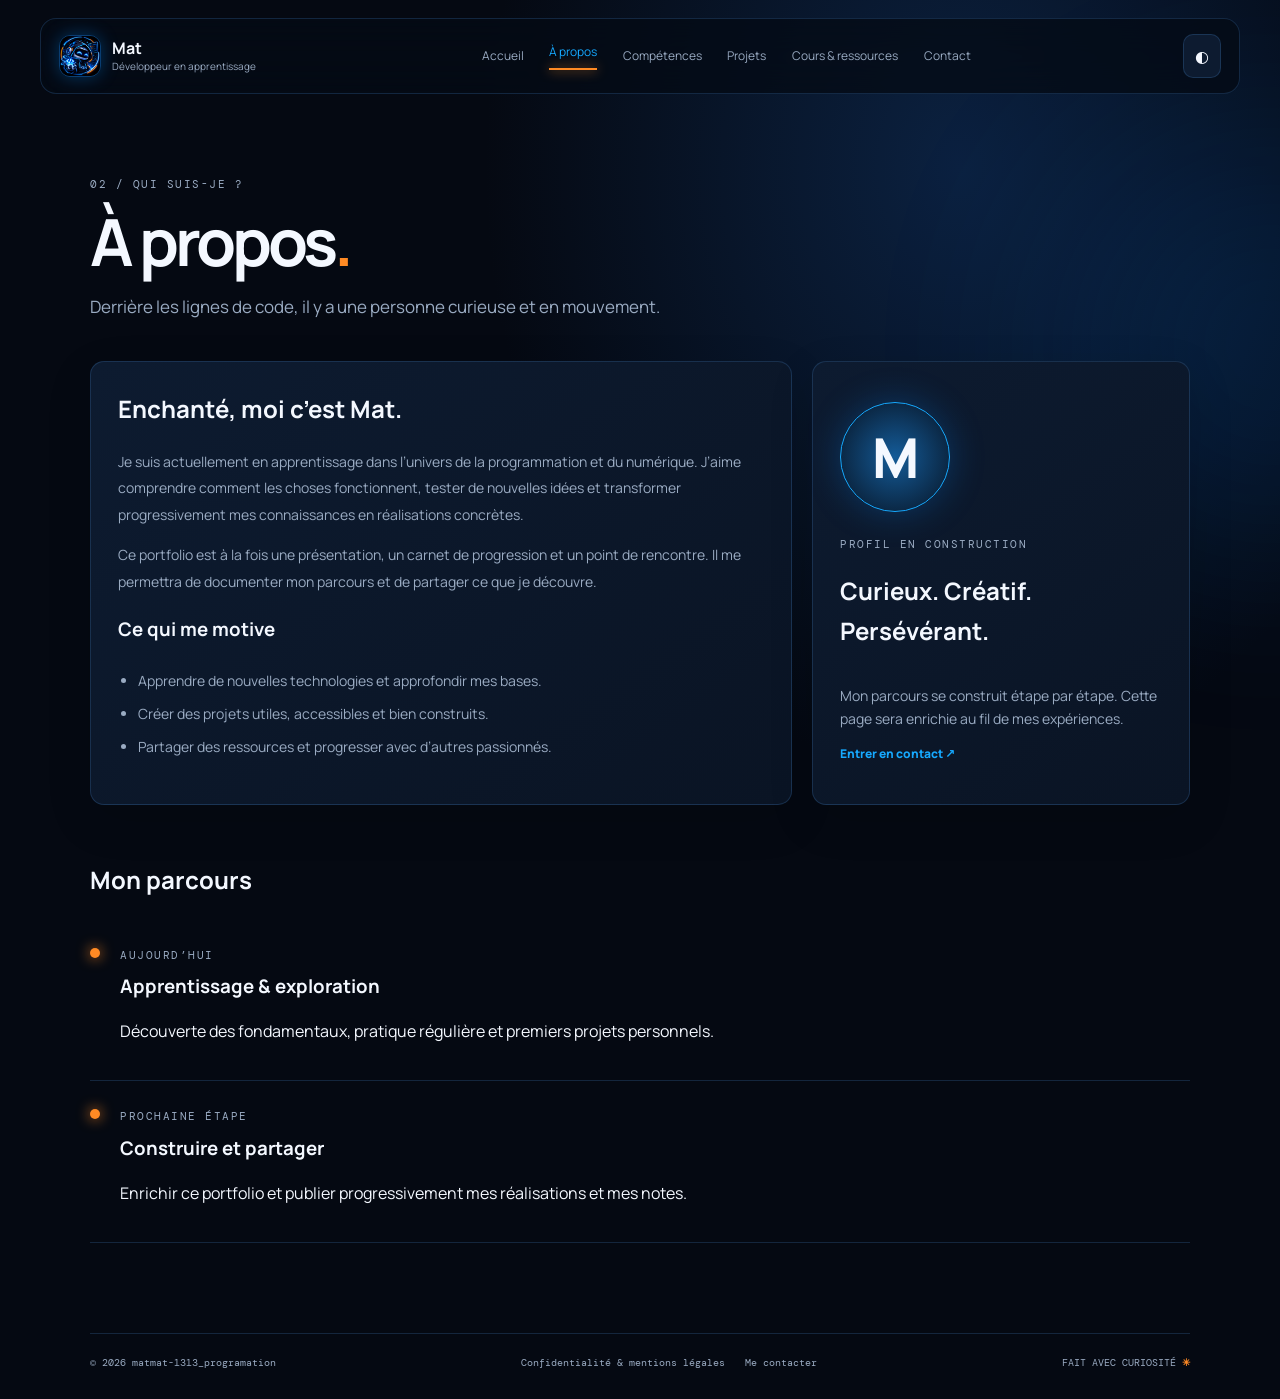
==== apropos.html @ 319305c9 "Add files via upload modification des copiright et icone/logo" ====
<!doctype html>


<html lang="fr">
  
  <head>
    
    <meta charset="utf-8">
    <meta name="viewport" content="width=device-width, initial-scale=1">
    <meta name="description" content="En savoir plus sur Mat et son parcours.">
    
    <title>À propos — Mat</title>
    
    <link rel="icon" type="image/png" href="logo.png">
    <link rel="stylesheet" href="style.css">
    <script defer src="script.js">
      
    </script>
  </head>
  
  <body>
    
    <div class="ambient ambient-one">
      
    </div>
    <header class="site-header">
      <a class="brand" href="index.html">
        <img class="brand-logo" src="logo.png" alt="Logo matmat-1313_programation">
    </span>
        
        <span>
          <b>Mat</b>
          <small>Développeur en apprentissage</small>
        </span>
      </a>
      
      <button class="menu-toggle" aria-label="Ouvrir le menu" aria-expanded="false">☰</button>
      <nav class="main-nav">
        <a href="index.html">Accueil</a>
        <a class="active" href="apropos.html">À propos</a>
        <a href="competences.html">Compétences</a>
        <a href="projets.html">Projets</a>
        <a href="ressources.html">Cours & ressources</a>
        <a href="contact.html">Contact</a>
      </nav>
      <button class="theme-toggle" aria-label="Changer de thème">◐</button>
    </header>
<main class="container page-main">
  <div class="page-heading">
    <span class="section-kicker">02 / QUI SUIS-JE ?</span>
    <h1>À propos<span class="orange">.</span>
    </h1>
    <p class="lead">Derrière les lignes de code, il y a une personne curieuse et en mouvement.</p>
  </div>
  <div class="about-layout">
    <section class="panel about-story">
      <h2>Enchanté, moi c’est Mat.</h2>
      <p>Je suis actuellement en apprentissage dans l’univers de la programmation et du numérique. J’aime comprendre comment les choses fonctionnent, tester de nouvelles idées et transformer progressivement mes connaissances en réalisations concrètes.</p>
      <p>Ce portfolio est à la fois une présentation, un carnet de progression et un point de rencontre. Il me permettra de documenter mon parcours et de partager ce que je découvre.</p>
      <h3>Ce qui me motive</h3>
      <ul class="check-list">
        <li>Apprendre de nouvelles technologies et approfondir mes bases.</li>
        <li>Créer des projets utiles, accessibles et bien construits.</li>
        <li>Partager des ressources et progresser avec d’autres passionnés.</li>
      </ul>
    </section>
    <aside class="panel profile-panel">
      <div class="profile-orb">
        <span>M</span>
      </div>
      <span class="section-kicker">PROFIL EN CONSTRUCTION</span>
      <h2>Curieux. Créatif. Persévérant.</h2>
      <p>Mon parcours se construit étape par étape. Cette page sera enrichie au fil de mes expériences.</p>
      <a class="text-link" href="contact.html">Entrer en contact ↗</a>
    </aside>
  </div>
  
  <section class="timeline">
    <h2>Mon parcours</h2>
    <div class="timeline-item">
      <span class="timeline-dot">
        
      </span>
      <div>
        <span class="muted">AUJOURD’HUI</span>
        <h3>Apprentissage & exploration</h3>
        <p>Découverte des fondamentaux, pratique régulière et premiers projets personnels.</p>
      </div>
    </div>
    <div class="timeline-item">
      <span class="timeline-dot">
        
      </span>
      <div>
        <span class="muted">PROCHAINE ÉTAPE</span>
        <h3>Construire et partager</h3>
        <p>Enrichir ce portfolio et publier progressivement mes réalisations et mes notes.</p>
      </div>
    </div>
  </section>
</main>
    
    <footer class="site-footer">
      <span>© 2026 matmat-1313_programation</span>
      <span>
        <a href="legal.html">Confidentialité & mentions légales</a>
        <a href="contact.html">Me contacter</a>
      </span>
      <span class="footer-tag">FAIT AVEC CURIOSITÉ <b>✳</b>
      </span>
    </footer>
  </body>
</html>
---- style.css ----
@import url('https://fonts.googleapis.com/css2?family=DM+Mono:wght@400;500&family=Manrope:wght@400;500;600;700;800&display=swap');
:root{--bg:#050912;--surface:#0a1424;--surface2:#0d1b30;--text:#f4f8ff;--muted:#9aabc2;--blue:#16a9ff;--blue2:#0757b9;--orange:#ff8a24;--line:rgba(80,157,235,.2);--shadow:0 20px 70px rgba(0,0,0,.28)}*{box-sizing:border-box}html{scroll-behavior:smooth}body{margin:0;background:radial-gradient(ellipse at 75% 12%,#0b2140 0,transparent 35%),var(--bg);color:var(--text);font-family:Manrope,system-ui,sans-serif;line-height:1.65;min-height:100vh;overflow-x:hidden}body.light{--bg:#edf4fc;--surface:#fff;--surface2:#e5effb;--text:#101c2c;--muted:#53667d;--line:rgba(13,91,170,.2);background:radial-gradient(ellipse at 75% 12%,#d1e8ff 0,transparent 40%),var(--bg)}a{color:inherit;text-decoration:none}button{font:inherit}.ambient{position:fixed;width:420px;height:420px;border-radius:50%;filter:blur(110px);opacity:.12;pointer-events:none;z-index:-1}.ambient-one{background:#087fff;top:15%;right:-200px}.ambient-two{background:#ff851e;bottom:0;left:-250px;opacity:.07}.site-header{width:min(1200px,calc(100% - 48px));margin:18px auto 0;min-height:76px;padding:12px 18px;display:flex;align-items:center;gap:24px;border:1px solid var(--line);border-radius:16px;background:rgba(5,11,21,.78);backdrop-filter:blur(18px);position:relative;z-index:5}.light .site-header{background:rgba(255,255,255,.82)}.brand{display:flex;align-items:center;gap:11px;min-width:210px}.brand-logo{width:42px;height:42px;object-fit:cover;border-radius:11px;display:block;flex:0 0 42px;box-shadow:0 0 18px #078dff55;border:1px solid #168cff66}.brand b,.brand small{display:block;line-height:1.35}.brand small{font-size:10px;color:var(--muted)}.main-nav{display:flex;align-items:center;justify-content:center;gap:clamp(10px,2vw,27px);flex:1}.main-nav a{font-size:12px;color:var(--muted);transition:.2s;white-space:nowrap}.main-nav a:hover,.main-nav a.active{color:var(--blue)}.main-nav a.active:after{content:"";display:block;height:2px;background:var(--orange);box-shadow:0 0 12px var(--orange);margin-top:7px}.theme-toggle,.menu-toggle{background:var(--surface2);color:var(--text);border:1px solid var(--line);border-radius:10px;padding:8px 11px;cursor:pointer}.menu-toggle{display:none}.container{width:min(1100px,calc(100% - 48px));margin-inline:auto}.hero{min-height:590px;display:grid;grid-template-columns:1.05fr .95fr;align-items:center;gap:45px;padding-block:70px 55px}.eyebrow,.section-kicker,.muted,.level,.status,.quote-by{font:11px 'DM Mono',monospace;letter-spacing:1.5px;color:var(--muted)}.eyebrow{color:var(--blue)}.pulse{display:inline-block;width:7px;height:7px;border-radius:50%;background:var(--orange);box-shadow:0 0 12px var(--orange);margin-right:9px}.hero h1,.page-heading h1{font-size:clamp(48px,7vw,82px);line-height:1.04;letter-spacing:-4px;margin:22px 0}.orange{color:var(--orange)}.blue{color:var(--blue)}.gradient-text{font-size:.52em;letter-spacing:-1.5px;background:linear-gradient(90deg,var(--blue),#d8edff);background-clip:text;color:transparent}.lead{font-size:17px;color:var(--muted);max-width:570px}.actions{display:flex;gap:12px;flex-wrap:wrap;margin-top:27px}.btn{display:inline-flex;align-items:center;gap:14px;padding:12px 18px;border-radius:9px;font-size:12px;font-weight:800;transition:.2s}.btn:hover{transform:translateY(-3px)}.btn-primary{background:var(--orange);color:#17100a;box-shadow:0 0 24px #ff8a2430}.btn-ghost{border:1px solid var(--line);color:var(--text)}.hero-meta{display:flex;gap:17px;flex-wrap:wrap;margin-top:45px;color:var(--muted);font:10px 'DM Mono',monospace}.hero-meta i{display:inline-block;width:6px;height:6px;border-radius:50%;background:var(--blue);margin-right:6px}.hero-visual{height:430px;position:relative;display:grid;place-items:center;isolation:isolate}.visual-grid{position:absolute;inset:10%;background-image:linear-gradient(#147dca18 1px,transparent 1px),linear-gradient(90deg,#147dca18 1px,transparent 1px);background-size:27px 27px;mask-image:radial-gradient(ellipse,black,transparent 72%)}.orbit{position:absolute;border:1px solid #159dff70;border-radius:50%;box-shadow:0 0 35px #087fff25}.orbit-a{width:300px;height:300px;transform:rotate(-25deg) scaleY(.65)}.orbit-b{width:380px;height:380px;transform:rotate(35deg) scaleY(.65);border-color:#ff8a2460}.avatar-placeholder{width:220px;height:270px;border:1px solid #1c9cff8a;border-radius:110px 110px 35px 35px;background:linear-gradient(145deg,#123b66,#071323 70%);display:grid;place-items:center;position:relative;box-shadow:0 0 65px #087fff35,inset 0 0 45px #138fff20}.avatar-initial{font-size:150px;font-weight:800;color:#d9f0ff;text-shadow:0 0 25px var(--blue)}.avatar-code{position:absolute;right:-20px;bottom:35px;background:#071321;border:1px solid var(--blue);border-radius:9px;padding:12px;color:var(--orange);font:20px 'DM Mono'}.floating-chip{position:absolute;background:var(--surface);border:1px solid var(--line);padding:9px 13px;border-radius:8px;font:10px 'DM Mono';color:var(--blue);box-shadow:var(--shadow)}.floating-chip b{color:var(--text);margin-left:8px}.chip-top{top:65px;right:5px}.chip-bottom{bottom:65px;left:5px}.visual-caption{position:absolute;bottom:5px;width:100%;display:flex;justify-content:space-between;color:var(--muted);font:10px 'DM Mono';letter-spacing:1px}.visual-caption span{color:var(--orange)}.intro-strip{border-block:1px solid var(--line);padding:35px 0;display:grid;grid-template-columns:1fr 1fr;gap:50px;align-items:center}.intro-strip h2{font-size:25px;line-height:1.35;margin:10px 0}.intro-strip p,.feature-card p,.panel p{color:var(--muted);font-size:14px}.feature-grid{display:grid;grid-template-columns:repeat(3,1fr);gap:17px;padding-block:35px}.feature-card,.panel{background:linear-gradient(145deg,var(--surface2),var(--surface));border:1px solid var(--line);border-radius:14px}.feature-card{padding:23px;position:relative;transition:.25s}.feature-card:hover,.panel:hover{border-color:#168de9a0;transform:translateY(-3px)}.card-number{position:absolute;right:20px;top:18px;color:var(--muted);font:11px 'DM Mono'}.feature-icon{font-size:27px;color:var(--orange)}.feature-card h3{margin:13px 0 4px}.text-link{color:var(--blue);font-size:12px;font-weight:800}.quote-panel{padding:25px 30px;margin:20px auto 65px;border-left:3px solid var(--orange);background:linear-gradient(90deg,#0d2340,transparent);position:relative}.quote-mark{font-size:50px;color:var(--orange);line-height:1}.quote-panel p{font-size:20px;font-weight:700;margin:0 0 8px}.page-main{padding-block:75px 90px;min-height:70vh}.page-heading{margin-bottom:40px}.page-heading h1{font-size:clamp(43px,6vw,65px);margin:13px 0}.page-heading .lead{max-width:700px}.about-layout,.contact-layout{display:grid;grid-template-columns:1.3fr .7fr;gap:20px}.panel{padding:27px}.about-story h2,.contact-card h2{margin-top:0}.about-story p{line-height:1.9}.check-list{padding-left:20px;color:var(--muted);font-size:14px}.check-list li{padding:5px 0}.profile-panel{display:flex;flex-direction:column;align-items:flex-start;justify-content:center}.profile-orb{width:110px;height:110px;border-radius:50%;display:grid;place-items:center;background:radial-gradient(circle,#145b98,#071323);border:1px solid var(--blue);box-shadow:0 0 35px #0b8dff45;margin-bottom:25px}.profile-orb span{font-size:55px;font-weight:800}.timeline{margin-top:55px}.timeline-item{display:flex;gap:20px;padding:20px 0;border-bottom:1px solid var(--line)}.timeline-dot{width:10px;height:10px;background:var(--orange);border-radius:50%;margin-top:8px;box-shadow:0 0 14px var(--orange)}.timeline-item h3{margin:5px 0}.skill-grid,.project-grid,.legal-grid{display:grid;grid-template-columns:repeat(2,1fr);gap:17px}.skill-card h2,.legal-card h2{margin:12px 0 5px;font-size:19px}.skill-symbol{font-size:27px;color:var(--blue)}.tag-list{display:flex;gap:7px;flex-wrap:wrap;margin:17px 0}.tag-list span{font:10px 'DM Mono';padding:6px 9px;border-radius:5px;background:#0a3153;color:#8ed2ff;border:1px solid #1766a0}.level,.status{display:inline-block;color:var(--orange);font-size:9px}.notice{margin-top:25px;padding:16px 19px;border:1px solid #ff8a2445;border-left:3px solid var(--orange);border-radius:8px;color:var(--muted);font-size:13px;background:#ff8a2408}.project-grid{grid-template-columns:repeat(3,1fr)}.project-card{padding:0;overflow:hidden}.project-art{height:150px;display:grid;place-items:center;font:60px 'DM Mono';text-shadow:0 0 30px currentColor;border-bottom:1px solid var(--line)}.art-blue{color:#23aaff;background:radial-gradient(circle,#124a78,#081323 65%)}.art-orange{color:var(--orange);background:radial-gradient(circle,#65320e,#081323 65%)}.art-mix{color:#7acbff;background:radial-gradient(circle,#174a69,#111827 65%)}.project-body{padding:20px}.project-body h2{font-size:18px;margin:7px 0}.project-body p{font-size:13px}.section-actions{margin-top:30px}.resource-layout{display:grid;grid-template-columns:1fr 1fr;gap:30px}.section-title-row{display:flex;align-items:center;justify-content:space-between;gap:10px;margin-bottom:15px}.section-title-row h2{font-size:20px}.resource-list,.resource-links{display:grid;gap:10px}.resource-item{display:flex;align-items:center;gap:14px;padding:16px}.resource-item h3{margin:0;font-size:14px}.resource-item p{margin:4px 0 0;font-size:12px}.resource-item .status{margin-left:auto;white-space:nowrap}.resource-icon{padding:10px;border:1px solid var(--line);border-radius:8px;color:var(--orange);font:11px 'DM Mono'}.resource-link{display:flex;align-items:center;gap:13px;padding:14px}.resource-link>span:first-child{width:37px;height:37px;display:grid;place-items:center;border-radius:8px;background:#0b3153;color:var(--blue);font:11px 'DM Mono'}.resource-link div{flex:1}.resource-link b,.resource-link small{display:block}.resource-link b{font-size:13px}.resource-link small{font-size:11px;color:var(--muted)}.resource-link>span:last-child{color:var(--orange)}.contact-layout{grid-template-columns:1fr 1fr}.contact-card .btn{margin:15px 0 22px}.contact-detail{display:flex;gap:14px;align-items:center;padding:15px 0;border-top:1px solid var(--line)}.contact-detail>span{font-size:22px;color:var(--orange)}.contact-detail small,.contact-detail a{display:block}.contact-detail small{font:9px 'DM Mono';color:var(--muted)}.contact-detail a{font-size:12px;overflow-wrap:anywhere}.contact-aside{padding:35px;display:flex;flex-direction:column;justify-content:center;background:radial-gradient(circle at 75% 35%,#0e4b7c,#0a1424 65%);border:1px solid var(--line);border-radius:14px}.contact-orbit{width:95px;height:95px;border:1px solid var(--orange);border-radius:50%;display:grid;place-items:center;font-size:45px;color:var(--orange);box-shadow:0 0 35px #ff8a2430}.contact-aside h2{font-size:28px}.contact-aside p{color:var(--muted)}.small-note{font-size:11px;margin-top:20px}.legal-grid{grid-template-columns:repeat(2,1fr)}.legal-card p{font-size:13px;line-height:1.8}.legal-card a{color:var(--blue);overflow-wrap:anywhere}.site-footer{width:min(1100px,calc(100% - 48px));margin:0 auto;padding:22px 0 30px;border-top:1px solid var(--line);display:flex;justify-content:space-between;gap:18px;flex-wrap:wrap;color:var(--muted);font:10px 'DM Mono'}.site-footer>span:nth-child(2){display:flex;gap:20px}.site-footer a:hover{color:var(--blue)}.footer-tag b{color:var(--orange)}body:not(.light) .feature-card,body:not(.light) .panel{box-shadow:0 15px 45px #00000020}
@media(max-width:900px){.site-header{gap:12px}.brand{min-width:auto}.main-nav{gap:12px}.main-nav a{font-size:10px}.hero{gap:20px}.project-grid{grid-template-columns:repeat(2,1fr)}}@media(max-width:700px){.site-header{width:calc(100% - 28px);margin-top:10px;min-height:65px}.menu-toggle{display:block;margin-left:auto}.main-nav{display:none;position:absolute;top:72px;left:0;right:0;padding:17px;background:var(--surface);border:1px solid var(--line);border-radius:12px;flex-direction:column;align-items:stretch;gap:0}.main-nav.open{display:flex}.main-nav a{padding:10px;font-size:13px}.main-nav a.active:after{display:none}.theme-toggle{padding:7px}.container{width:calc(100% - 34px)}.hero{grid-template-columns:1fr;padding-block:55px 35px}.hero h1{font-size:58px}.hero-visual{height:330px}.avatar-placeholder{width:175px;height:220px}.avatar-initial{font-size:120px}.orbit-a{width:245px;height:245px}.orbit-b{width:310px;height:310px}.intro-strip,.about-layout,.contact-layout,.resource-layout{grid-template-columns:1fr;gap:18px}.feature-grid,.skill-grid,.legal-grid{grid-template-columns:1fr}.project-grid{grid-template-columns:1fr}.page-main{padding-top:50px}.page-heading h1{letter-spacing:-2px}.site-footer{width:calc(100% - 34px);flex-direction:column}.site-footer>span:nth-child(2){flex-wrap:wrap}.resource-item{align-items:flex-start}.resource-item .status{display:none}}
@media(prefers-reduced-motion:no-preference){.hero-copy,.hero-visual,.feature-card,.panel{animation:rise .65s both}.hero-visual{animation-delay:.12s}@keyframes rise{from{opacity:0;transform:translateY(14px)}to{opacity:1;transform:translateY(0)}}}
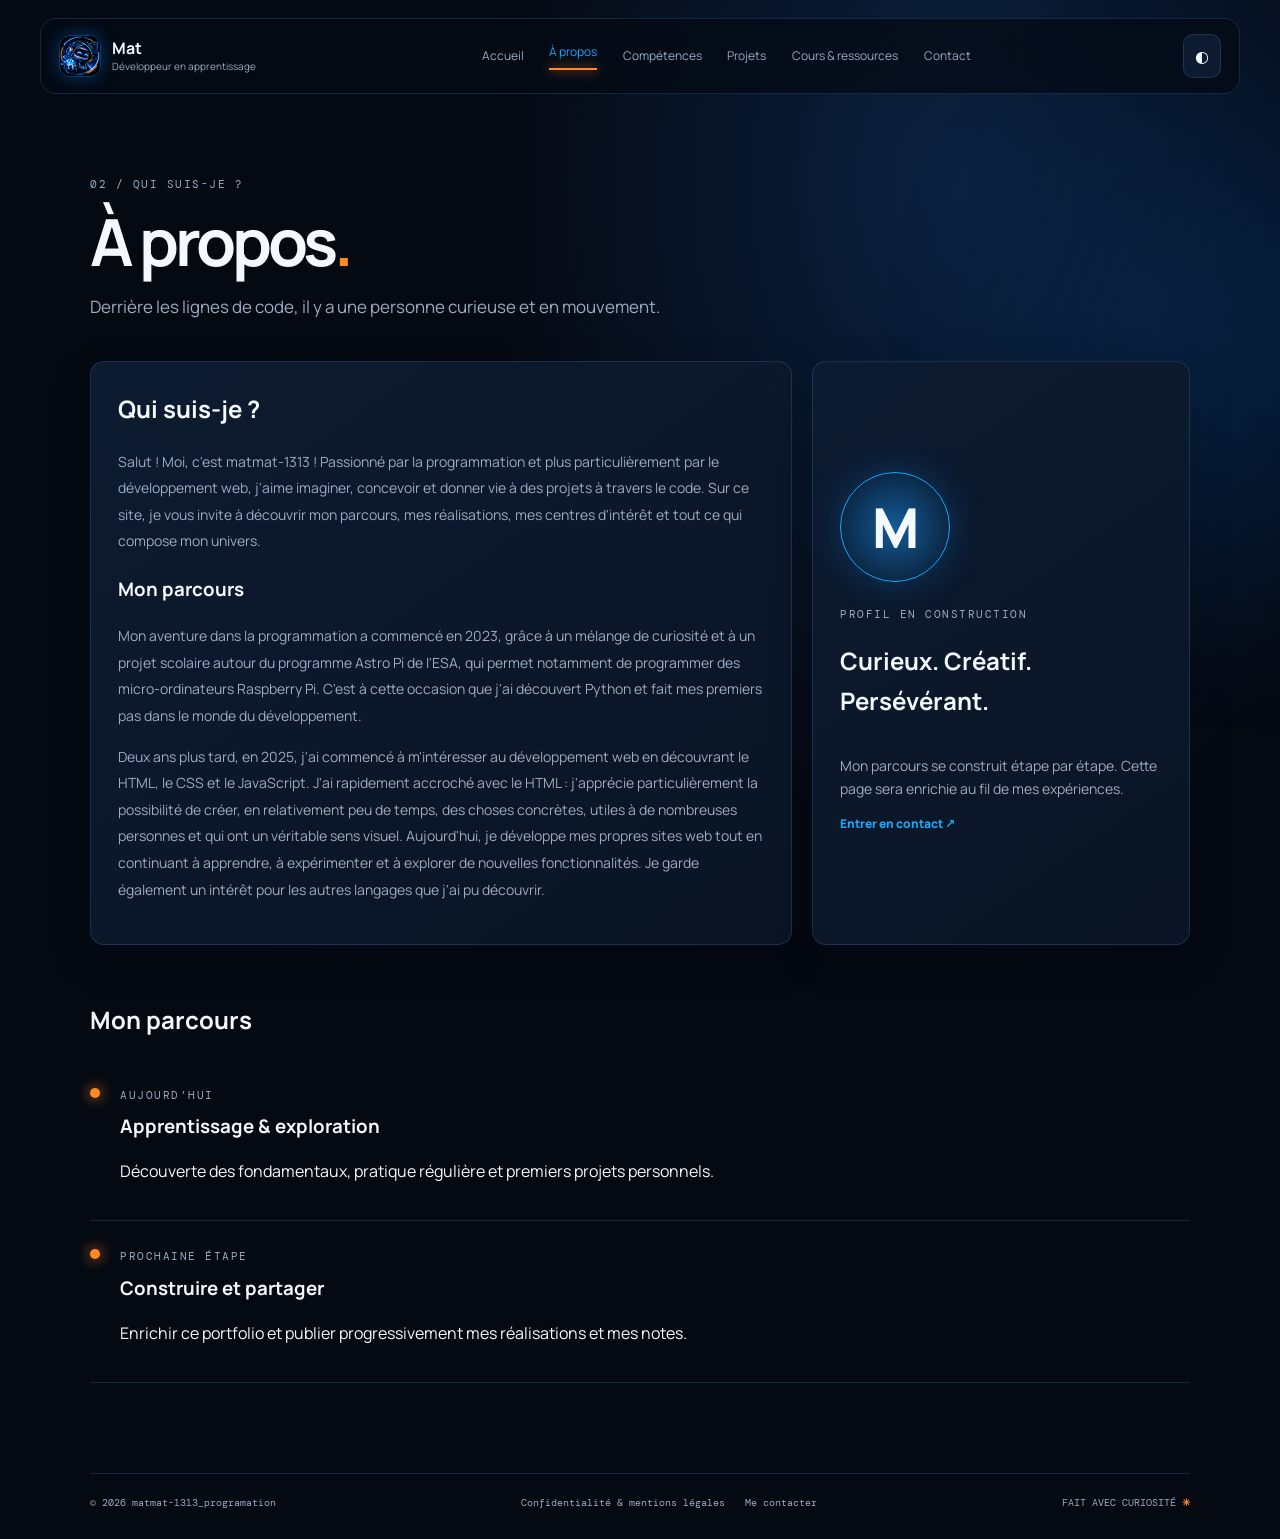
==== commit 9b660d4d: "Revise personal introduction in apropos.html Updated the personal introduction section with new cont" ====
--- a/apropos.html
+++ b/apropos.html
@@ -17,7 +17,9 @@
       
     </script>
   </head>
-  
+
+
+  <!--Début section corps de page-->
   <body>
     
     <div class="ambient ambient-one">
@@ -54,16 +56,17 @@
   </div>
   <div class="about-layout">
     <section class="panel about-story">
-      <h2>Enchanté, moi c’est Mat.</h2>
-      <p>Je suis actuellement en apprentissage dans l’univers de la programmation et du numérique. J’aime comprendre comment les choses fonctionnent, tester de nouvelles idées et transformer progressivement mes connaissances en réalisations concrètes.</p>
-      <p>Ce portfolio est à la fois une présentation, un carnet de progression et un point de rencontre. Il me permettra de documenter mon parcours et de partager ce que je découvre.</p>
-      <h3>Ce qui me motive</h3>
-      <ul class="check-list">
-        <li>Apprendre de nouvelles technologies et approfondir mes bases.</li>
-        <li>Créer des projets utiles, accessibles et bien construits.</li>
-        <li>Partager des ressources et progresser avec d’autres passionnés.</li>
-      </ul>
+
+      
+      <!--Début section à propos de moi texte de presentation-->
+      <h2>Qui suis-je ?</h2>
+      <p>Salut ! Moi, c'est matmat-1313 ! Passionné par la programmation et plus particulièrement par le développement web, j'aime imaginer, concevoir et donner vie à des projets à travers le code. Sur ce site, je vous invite à découvrir mon parcours, mes réalisations, mes centres d'intérêt et tout ce qui compose mon univers.</p>
+      <h3>Mon parcours</h3>
+      <p>Mon aventure dans la programmation a commencé en 2023, grâce à un mélange de curiosité et à un projet scolaire autour du programme Astro Pi de l'ESA, qui permet notamment de programmer des micro-ordinateurs Raspberry Pi. C'est à cette occasion que j'ai découvert Python et fait mes premiers pas dans le monde du développement.</p>
+      <p>Deux ans plus tard, en 2025, j'ai commencé à m'intéresser au développement web en découvrant le HTML, le CSS et le JavaScript. J'ai rapidement accroché avec le HTML : j'apprécie particulièrement la possibilité de créer, en relativement peu de temps, des choses concrètes, utiles à de nombreuses personnes et qui ont un véritable sens visuel. Aujourd'hui, je développe mes propres sites web tout en continuant à apprendre, à expérimenter et à explorer de nouvelles fonctionnalités. Je garde également un intérêt pour les autres langages que j'ai pu découvrir.</p>
     </section>
+  
+    
     <aside class="panel profile-panel">
       <div class="profile-orb">
         <span>M</span>
@@ -99,7 +102,9 @@
     </div>
   </section>
 </main>
+<!--fin de section corps de page-->
     
+    <!--Début section pied de page-->
     <footer class="site-footer">
       <span>© 2026 matmat-1313_programation</span>
       <span>
@@ -108,6 +113,9 @@
       </span>
       <span class="footer-tag">FAIT AVEC CURIOSITÉ <b>✳</b>
       </span>
+<!--fin de section pied de page-->
+      
+      <!--fermeture des balises-->
     </footer>
   </body>
 </html>
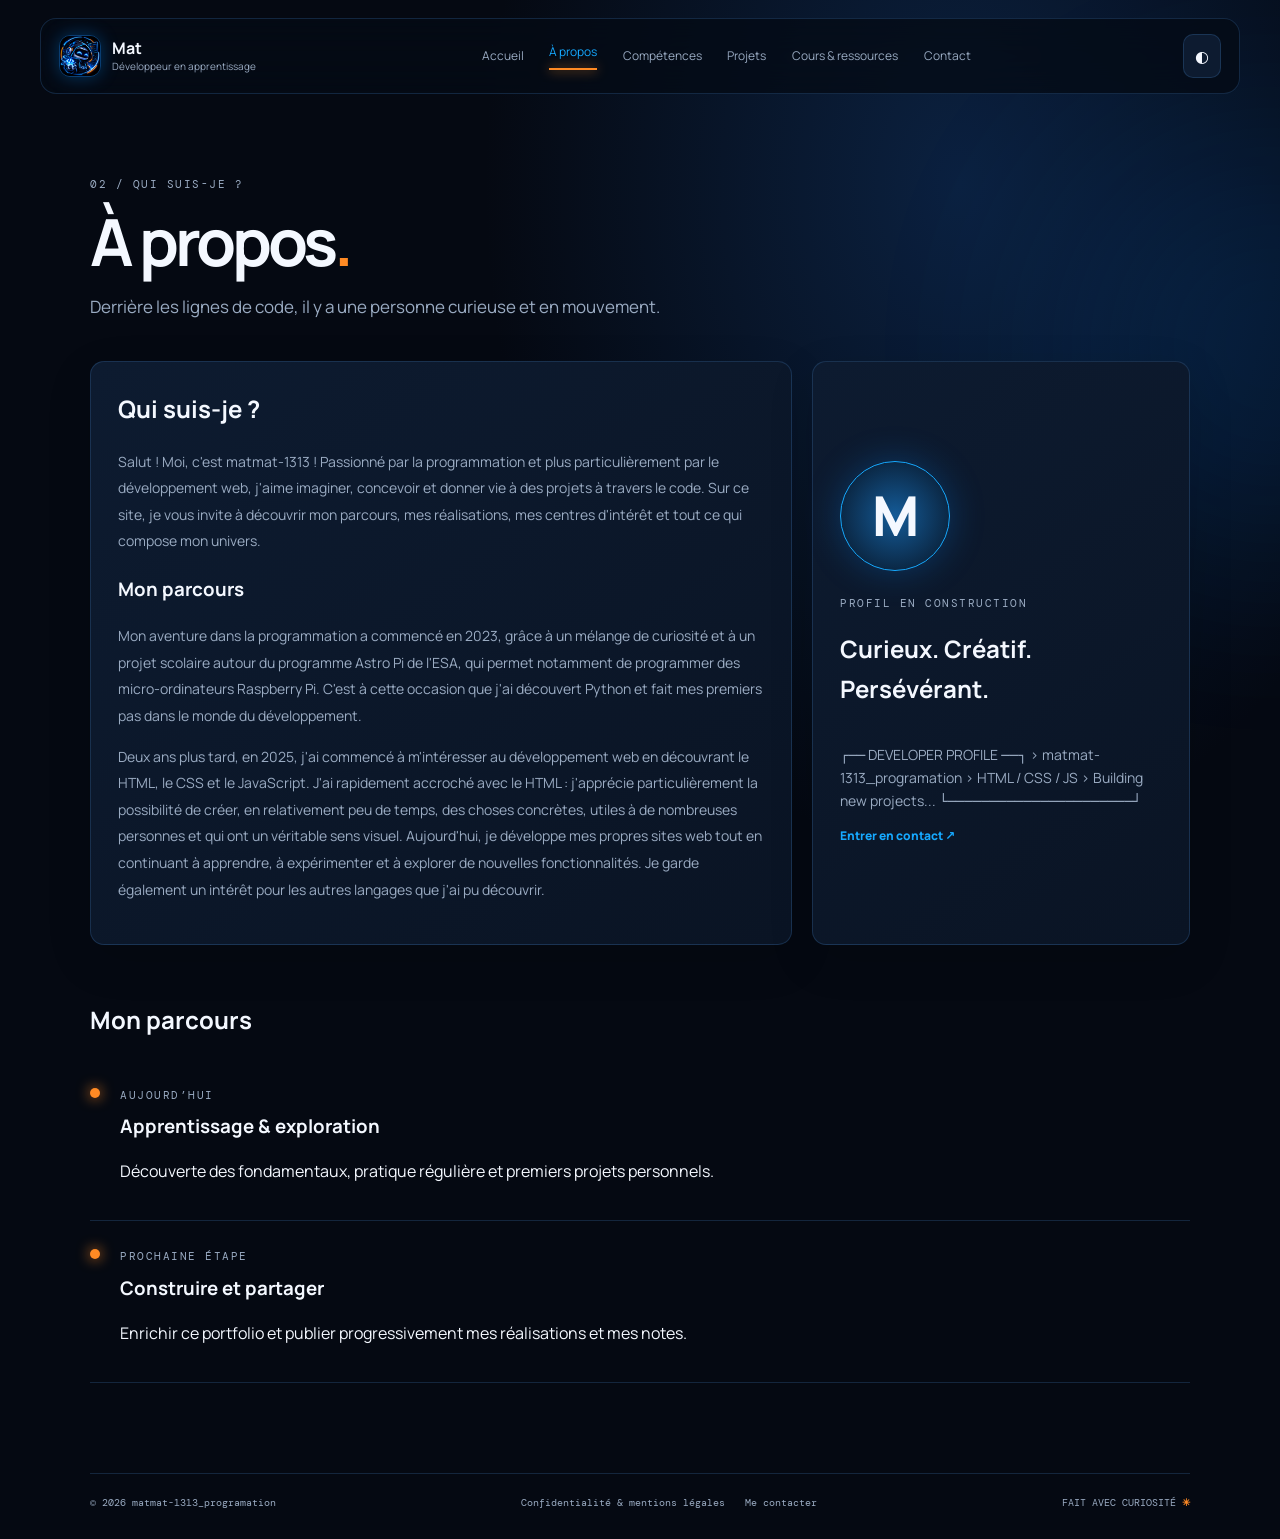
==== commit 6f8a6310: "Revise developer profile in apropos.html Updated developer profile section with new information." ====
--- a/apropos.html
+++ b/apropos.html
@@ -9,7 +9,7 @@
     <meta name="viewport" content="width=device-width, initial-scale=1">
     <meta name="description" content="En savoir plus sur Mat et son parcours.">
     
-    <title>À propos — Mat</title>
+    <title>À propos — matmat-1313</title>
     
     <link rel="icon" type="image/png" href="logo.png">
     <link rel="stylesheet" href="style.css">
@@ -73,7 +73,11 @@
       </div>
       <span class="section-kicker">PROFIL EN CONSTRUCTION</span>
       <h2>Curieux. Créatif. Persévérant.</h2>
-      <p>Mon parcours se construit étape par étape. Cette page sera enrichie au fil de mes expériences.</p>
+      <p>┌── DEVELOPER PROFILE ──┐
+> matmat-1313_programation
+> HTML / CSS / JS
+> Building new projects...
+└──────────────────────┘</p>
       <a class="text-link" href="contact.html">Entrer en contact ↗</a>
     </aside>
   </div>
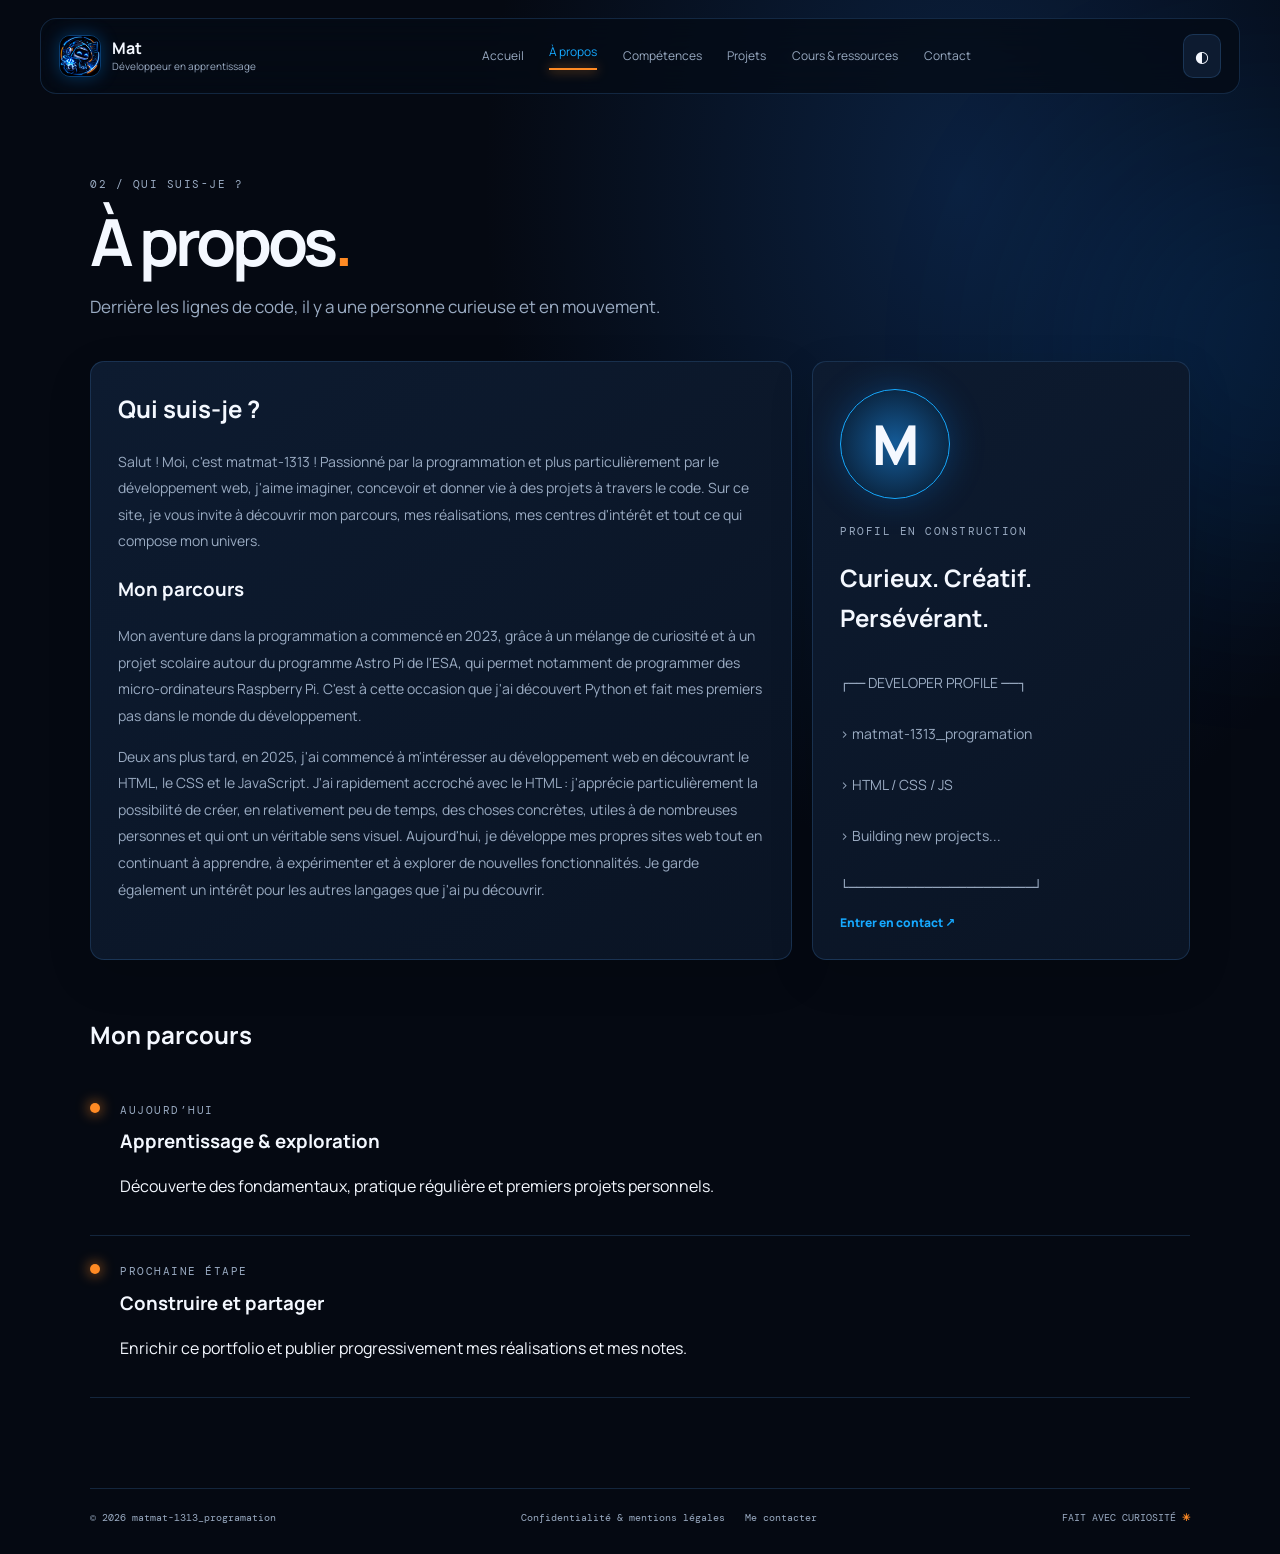
==== commit 5a622574: "Refactor developer profile section in apropos.html" ====
--- a/apropos.html
+++ b/apropos.html
@@ -73,11 +73,11 @@
       </div>
       <span class="section-kicker">PROFIL EN CONSTRUCTION</span>
       <h2>Curieux. Créatif. Persévérant.</h2>
-      <p>┌── DEVELOPER PROFILE ──┐
-> matmat-1313_programation
-> HTML / CSS / JS
-> Building new projects...
-└──────────────────────┘</p>
+      <p>┌── DEVELOPER PROFILE ──┐</p>
+      <p>> matmat-1313_programation</p>
+      <p>> HTML / CSS / JS</p>
+      <p>> Building new projects...</p>
+      <p>└──────────────────────┘</p>
       <a class="text-link" href="contact.html">Entrer en contact ↗</a>
     </aside>
   </div>
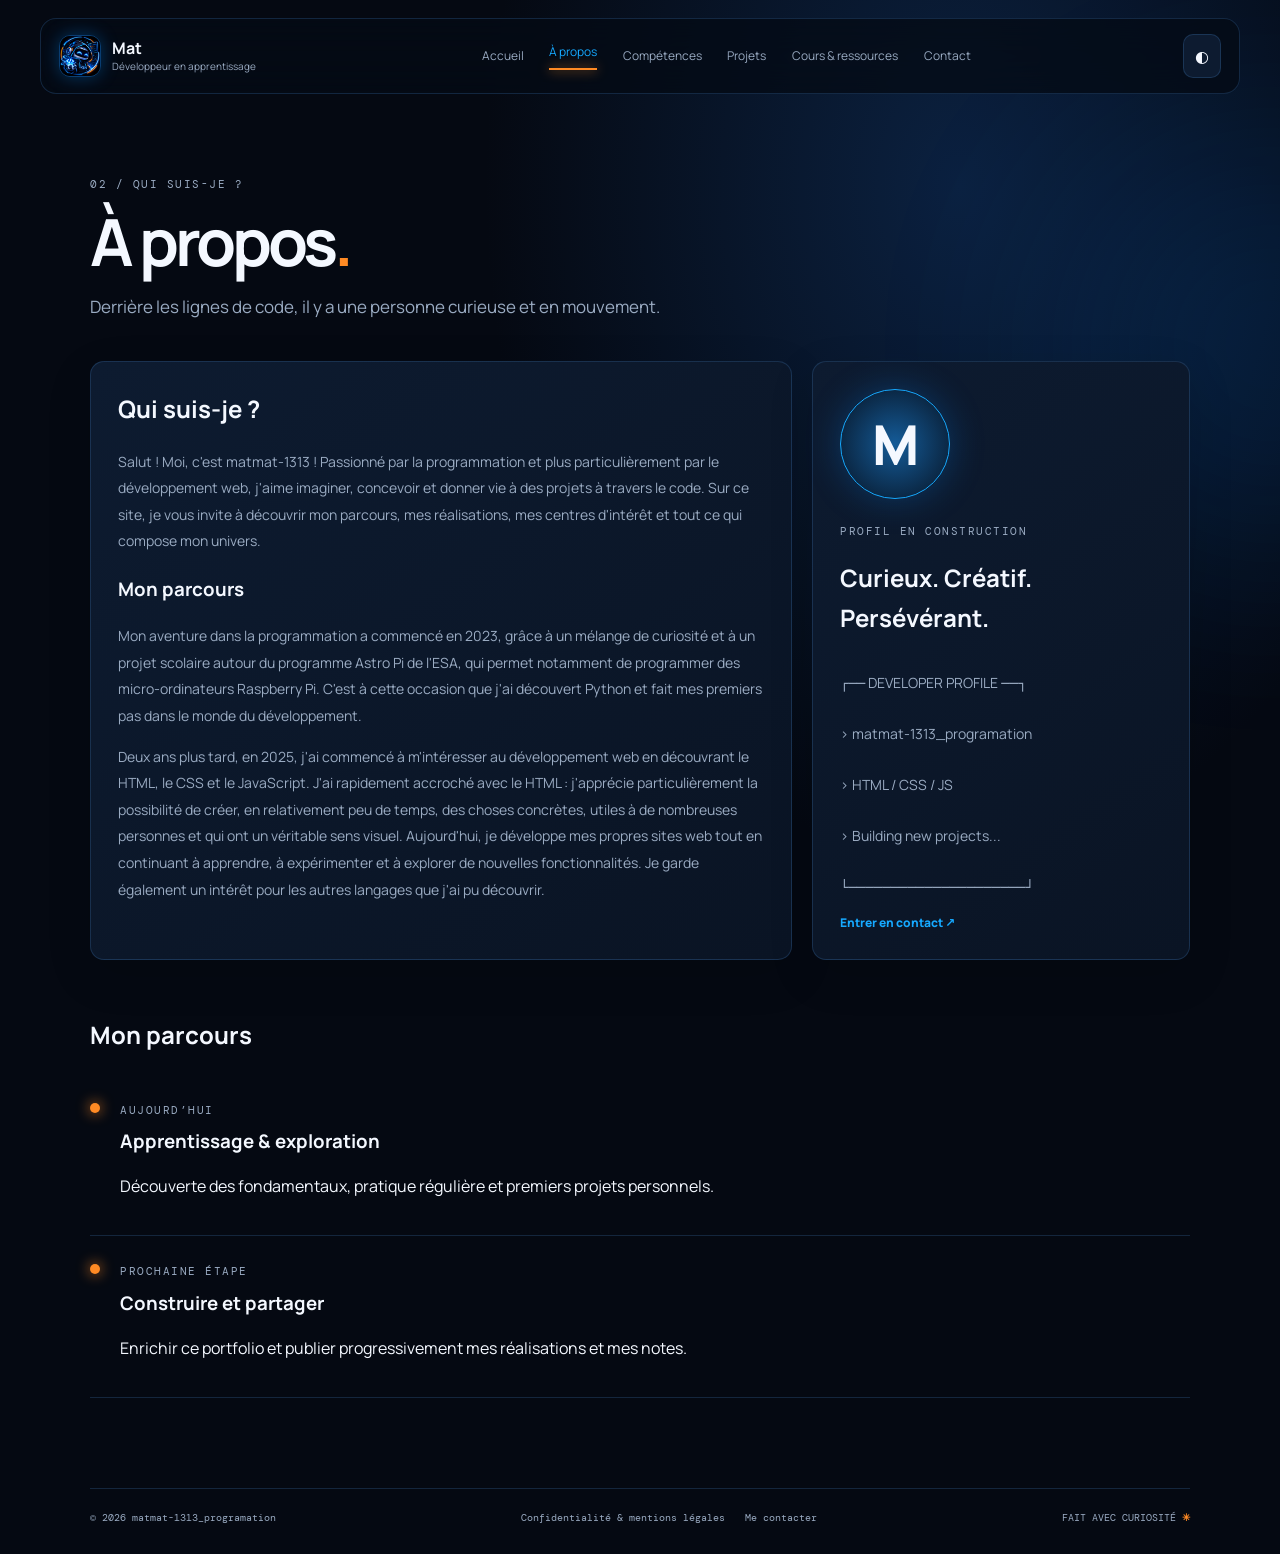
==== commit fb266314: "Fix closing line in developer profile section" ====
--- a/apropos.html
+++ b/apropos.html
@@ -77,7 +77,7 @@
       <p>> matmat-1313_programation</p>
       <p>> HTML / CSS / JS</p>
       <p>> Building new projects...</p>
-      <p>└──────────────────────┘</p>
+      <p>└─────────────────────┘</p>
       <a class="text-link" href="contact.html">Entrer en contact ↗</a>
     </aside>
   </div>
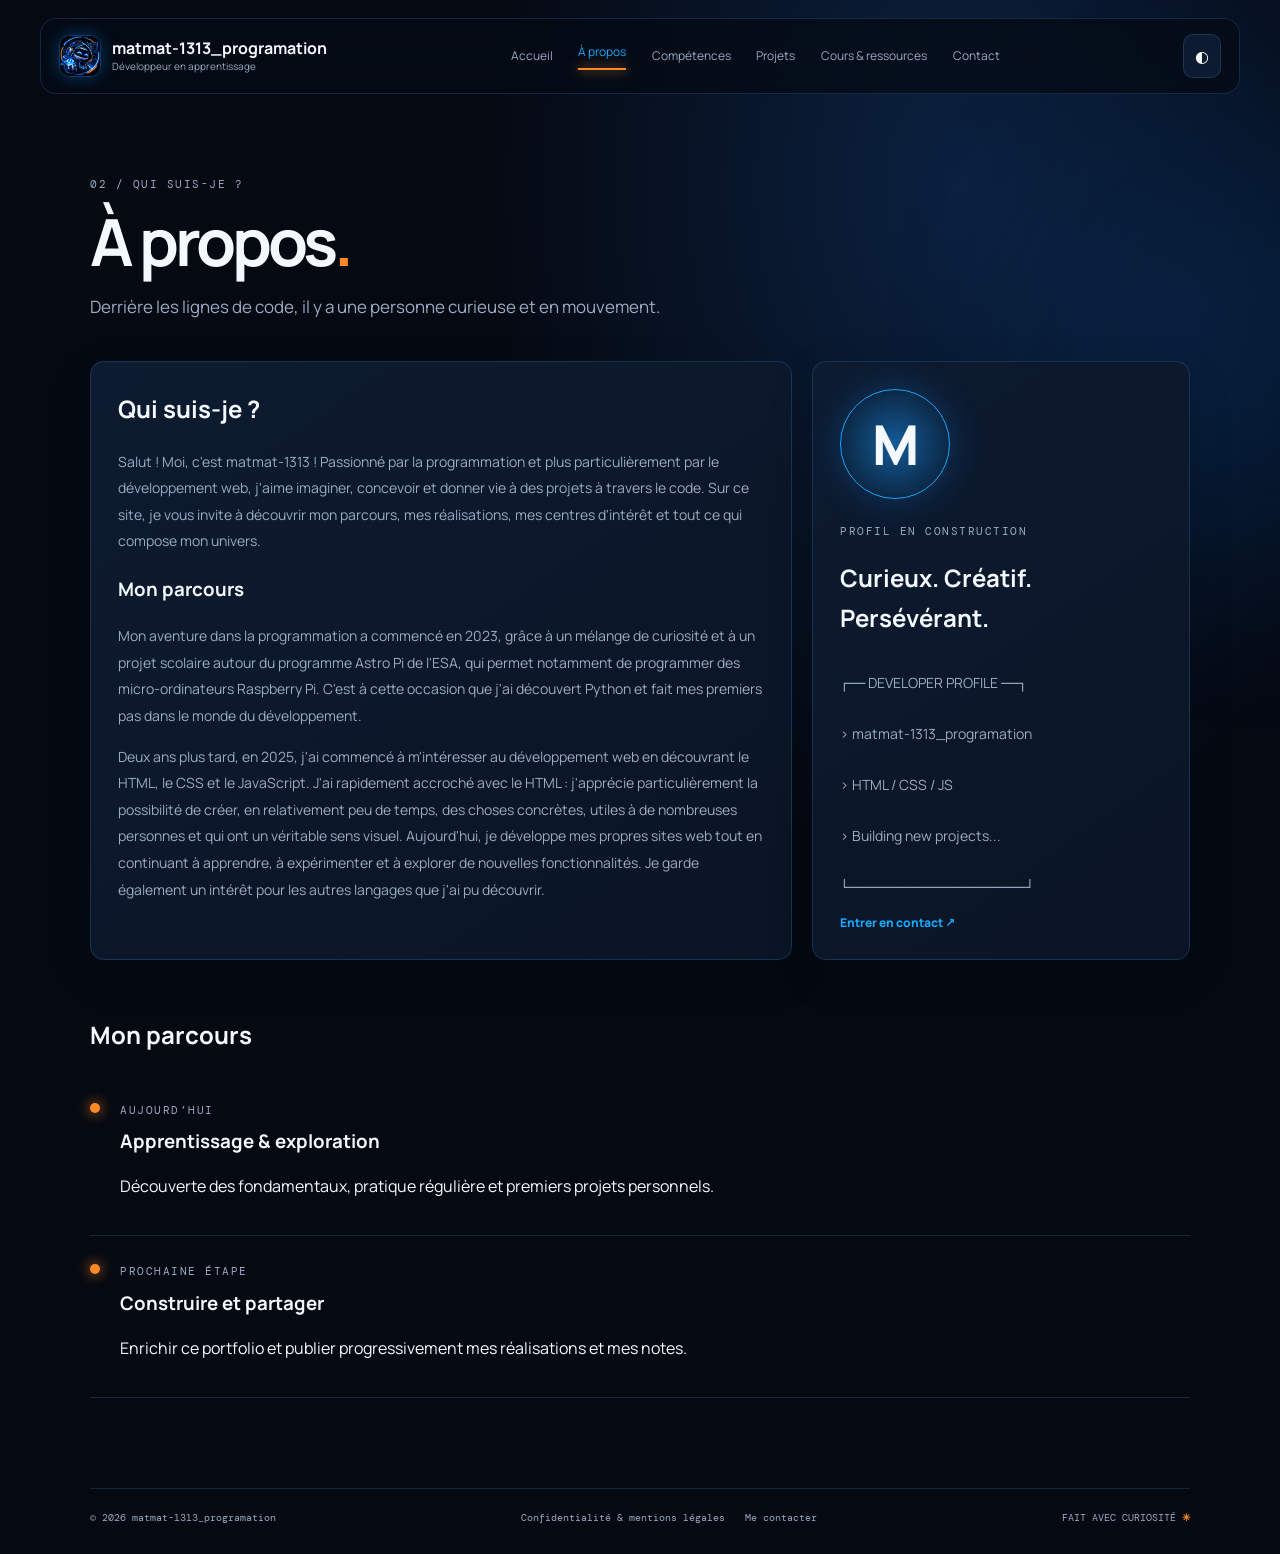
==== commit 59fc910a: "Update apropos.html" ====
--- a/apropos.html
+++ b/apropos.html
@@ -31,7 +31,7 @@
     </span>
         
         <span>
-          <b>Mat</b>
+          <b>matmat-1313_programation</b>
           <small>Développeur en apprentissage</small>
         </span>
       </a>
